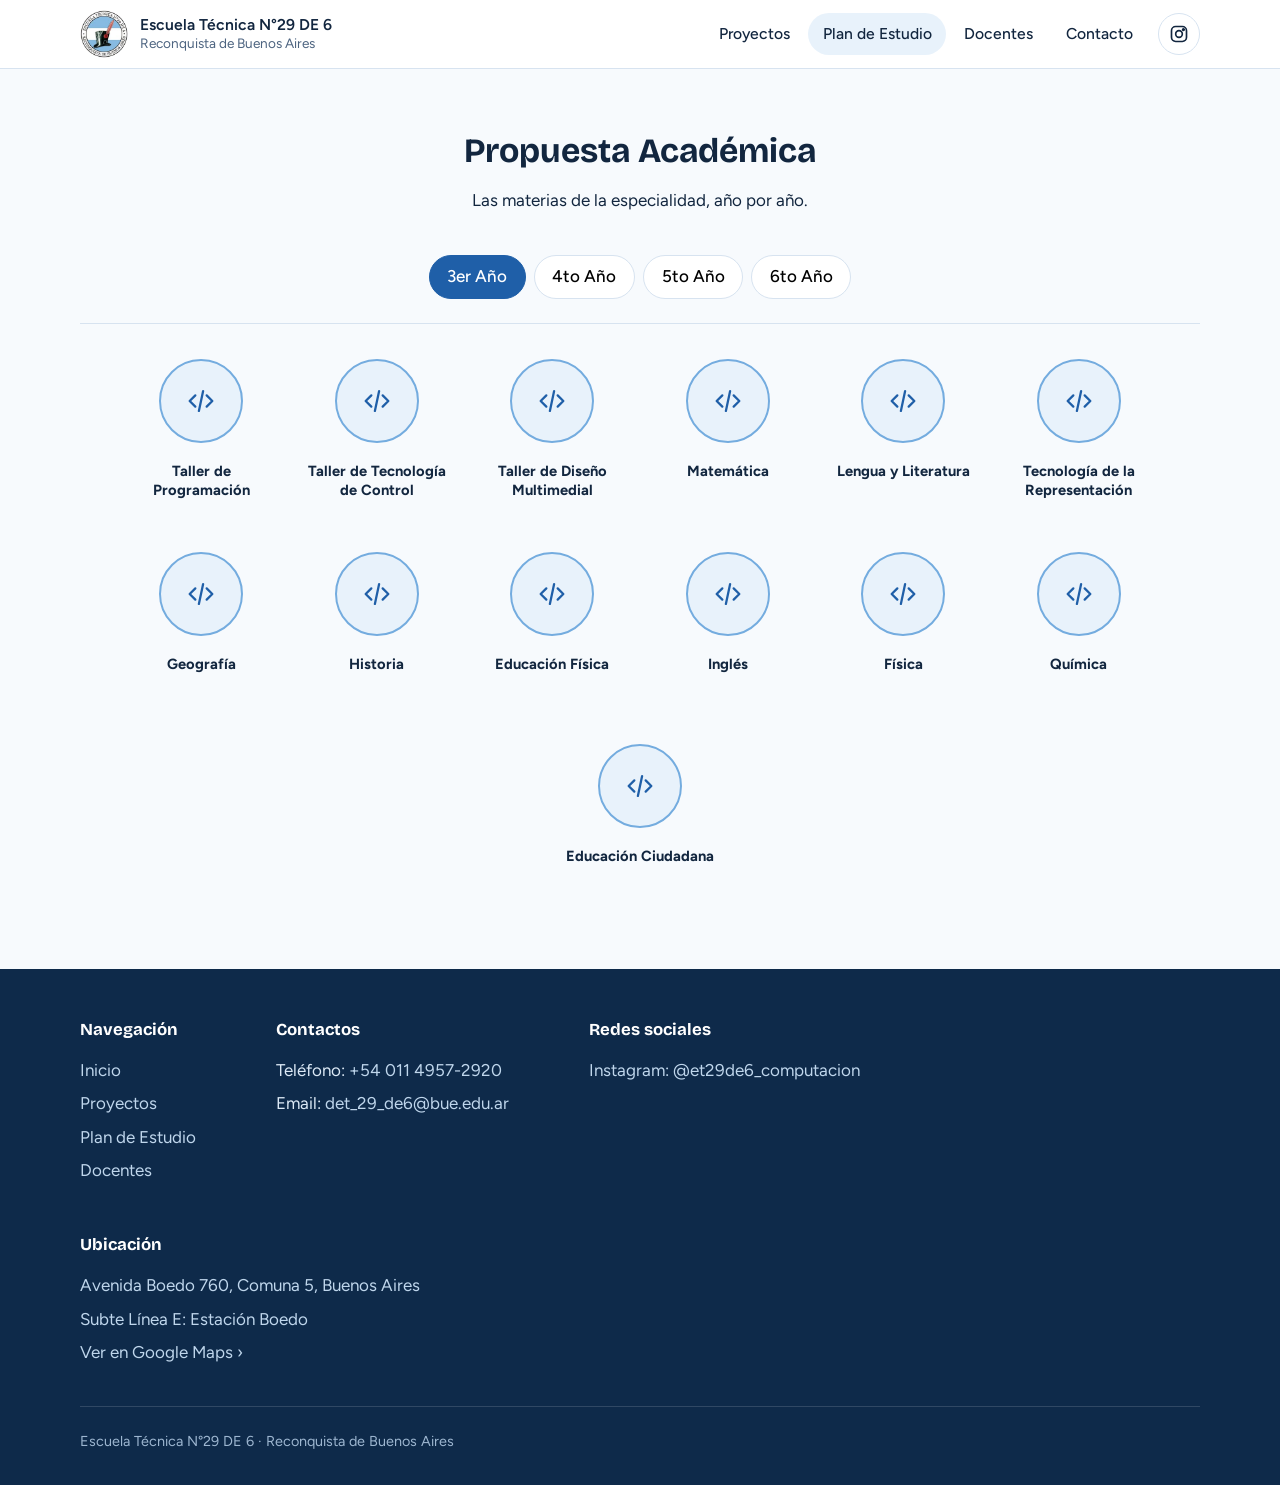
==== plan.html @ 1ae5fbd4 "Add files via upload" ====
<!DOCTYPE html>
<html lang="es">
<head>
<meta charset="utf-8">
<meta name="viewport" content="width=device-width, initial-scale=1, viewport-fit=cover">
<title>Plan de Estudio · Escuela Técnica N°29 DE 6</title>
<link href="https://fonts.googleapis.com/css2?family=Bricolage+Grotesque:wght@600;700;800&family=Figtree:wght@400;500;600&display=swap" rel="stylesheet">
<link rel="stylesheet" href="global.css">
<link rel="stylesheet" href="plan.css">
</head>
<body>
<header>
  <div class="wrap bar">
    <a class="brand" href="index.html" aria-label="Inicio">
      <img src="logo.jpg" width="48" height="48" alt="Escudo de la Escuela Técnica N°29 DE 6" style="border-radius:50%;flex:none;display:block;background:#fff">
      <span>Escuela Técnica N°29 DE 6<small>Reconquista de Buenos Aires</small></span>
    </a>
    <button class="burger" aria-label="Abrir menú" aria-expanded="false" aria-controls="menu">
      <svg width="22" height="22" viewBox="0 0 24 24" fill="none" stroke="currentColor" stroke-width="2" stroke-linecap="round"><path d="M3 6h18M3 12h18M3 18h18"/></svg>
    </button>
    <nav class="main" id="menu" aria-label="Principal">
      <a href="proyectos.html">Proyectos</a>
      <a href="plan.html" class="active">Plan de Estudio</a>
      <a href="docentes.html">Docentes</a>
      <a href="#contacto">Contacto</a>
      <a class="ig" href="https://www.instagram.com/et29de6_computacion" target="_blank" rel="noopener" aria-label="Instagram de la escuela">
        <svg width="20" height="20" viewBox="0 0 24 24" fill="none" stroke="currentColor" stroke-width="2"><rect x="3" y="3" width="18" height="18" rx="5"/><circle cx="12" cy="12" r="4"/><circle cx="17.3" cy="6.7" r="1" fill="currentColor"/></svg>
      </a>
    </nav>
  </div>
</header>
<main>
  <div class="wrap">
    <div class="phead center">
      <h1>Propuesta Académica</h1>
      <p>Las materias de la especialidad, año por año.</p>
    </div>
    <div class="chips c" id="years" role="group" aria-label="Año"></div><hr class="rule">
    <div class="mats" id="mats" style="padding-bottom:4rem"></div>
  </div>
</main>
<footer id="contacto">
  <div class="wrap">
    <div class="fgrid">
      <div><h4>Navegación</h4><ul>
        <li><a href="index.html">Inicio</a></li><li><a href="proyectos.html">Proyectos</a></li>
        <li><a href="plan.html">Plan de Estudio</a></li><li><a href="docentes.html">Docentes</a></li></ul></div>
      <div><h4>Contactos</h4><ul>
        <li>Teléfono: <a href="tel:+541149572920">+54 011 4957-2920</a></li>
        <li>Email: <a href="mailto:det_29_de6@bue.edu.ar">det_29_de6@bue.edu.ar</a></li></ul></div>
      <div><h4>Redes sociales</h4><ul>
        <li><a href="https://www.instagram.com/et29de6_computacion" target="_blank" rel="noopener">Instagram: @et29de6_computacion</a></li></ul></div>
      <div><h4>Ubicación</h4><address>
        Avenida Boedo 760, Comuna 5, Buenos Aires
        <span>Subte Línea E: Estación Boedo</span>
        <a href="https://www.google.com/maps/search/?api=1&query=Escuela+T%C3%A9cnica+29+Avenida+Boedo+760+Buenos+Aires" target="_blank" rel="noopener">Ver en Google Maps ›</a></address></div>
    </div>
    <div class="legal">Escuela Técnica N°29 DE 6 · Reconquista de Buenos Aires</div>
  </div>
</footer>
<script src="menu.js"></script>
<script src="plan.js"></script>
</body>
</html>
---- global.css ----
:root {
  --celeste:#74ACDF; --celeste-soft:#E8F2FB; --navy:#0E2A4A; --navy-2:#16395F;
  --bg:#F7FAFD; --surface:#FFFFFF; --text:#12263F; --muted:#4D6480; --line:#D7E3F0;
  --hero-a:#0E2A4A; --hero-b:#1E5A94; --on-hero:#FFFFFF;--blue:#1F5FA8;--blue-d:#174A85;--accent:#1F5FA8; --on-hero-muted:#CFE1F3;
  box-sizing:border-box; padding-top:env(safe-area-inset-top,0px); padding-bottom:env(safe-area-inset-bottom,0px);
}
@media (prefers-color-scheme:dark){
  :root:not([data-theme="light"]){--bg:#0B1B2E;--surface:#12294A;--text:#EAF2FB;--muted:#A9BED6;--line:#244467;--celeste-soft:#173659;--hero-a:#071526;--hero-b:#133F6B;--accent:#74ACDF}
}
:root[data-theme="dark"]{--accent:#74ACDF;--bg:#0B1B2E;--surface:#12294A;--text:#EAF2FB;--muted:#A9BED6;--line:#244467;--celeste-soft:#173659;--hero-a:#071526;--hero-b:#133F6B}
html{scroll-padding-top:calc(env(safe-area-inset-top,0px) + 76px);scroll-behavior:smooth}
*,*::before,*::after{box-sizing:border-box}
body{margin:0;background:var(--bg);color:var(--text);font-family:"Figtree",system-ui,-apple-system,"Segoe UI",sans-serif;font-size:1.0625rem;line-height:1.6}
h1,h2,h3{font-family:"Bricolage Grotesque","Figtree",system-ui,sans-serif;line-height:1.08;margin:0}
a{color:inherit; text-decoration:none}
:focus-visible{outline:3px solid var(--celeste);outline-offset:3px;border-radius:6px}
.wrap{width:min(1120px,100% - 2.5rem);margin-inline:auto}

/* Header */
header{position:sticky;top:0;z-index:10;background:color-mix(in srgb,var(--surface) 92%,transparent);backdrop-filter:blur(10px);border-bottom:1px solid var(--line);padding-top:env(safe-area-inset-top,0px)}
.bar{display:flex;align-items:center;gap:1.5rem;min-height:68px}
.brand{display:flex;align-items:center;gap:.75rem;font-weight:600;line-height:1.2;font-size:.98rem}
.brand svg{flex:none}
.brand small{display:block;font-weight:400;color:var(--muted);font-size:.85rem}
nav.main{margin-left:auto;display:flex;align-items:center;gap:.25rem}
nav.main a{padding:.55rem .9rem;border-radius:999px;font-weight:500;font-size:.98rem;color:var(--text)}
nav.main a:hover, nav.main a.active{background:var(--celeste-soft)}
.ig{display:grid;place-items:center;width:42px;height:42px;border-radius:50%;border:1px solid var(--line);margin-left:.4rem}
nav.main .ig{padding:0}
.ig:hover{background:var(--celeste-soft)}
.burger{display:none;margin-left:auto;width:44px;height:44px;border:1px solid var(--line);border-radius:12px;background:transparent;color:var(--text);cursor:pointer}

/* Footer */
footer{background:var(--navy);color:#DCE9F6;padding:3rem 0 calc(2rem + env(safe-area-inset-bottom,0px))}
.fgrid{display:flex;flex-wrap:wrap;gap:3rem 5rem}
footer h4{margin:0 0 .8rem;font-family:"Bricolage Grotesque",sans-serif;font-size:1.05rem;color:#fff}
footer ul{list-style:none;margin:0;padding:0;display:grid;gap:.4rem}
footer a{color:#BFD6EC}
footer a:hover{color:#fff;text-decoration:underline}
footer address{font-style:normal;display:grid;gap:.4rem;color:#BFD6EC}
.legal{margin-top:2.5rem;padding-top:1.4rem;border-top:1px solid rgba(255,255,255,.14);font-size:.9rem;color:#9DB6D0}

@media (max-width:860px){
  .burger{display:grid;place-items:center}
  nav.main{display:none;position:absolute;left:0;right:0;top:100%;flex-direction:column;align-items:stretch;background:var(--surface);border-bottom:1px solid var(--line);padding:.8rem 1.25rem 1.2rem}
  nav.main.open{display:flex}
  nav.main a{padding:.85rem 1rem}
  .ig{margin:.4rem 0 0;width:100%;border-radius:12px;height:46px}
}
---- plan.css ----
.phead{padding:clamp(2.5rem,6vw,4rem) 0 1.5rem}
.center{text-align:center}
.center p{margin-inline:auto}
.chips.c{justify-content:center}
.chip{font:inherit;font-weight:500;padding:.45rem 1.1rem;min-height:44px;border-radius:999px;border:1px solid var(--line);background:var(--surface);cursor:pointer}
.chip[aria-pressed="true"]{background:var(--blue);border-color:var(--blue);color:#fff}
.rule{border:0;border-top:1px solid var(--line);margin:1.5rem 0 2rem}
.mats{display:flex;flex-wrap:wrap;justify-content:center;gap:2rem 1.6rem;margin-top:2.2rem}
.mat{width:128px;text-align:center}
.mat i{display:grid;place-items:center;width:84px;height:84px;margin:0 auto .7rem;border-radius:50%;background:var(--celeste-soft);border:2px solid var(--celeste);color:var(--accent)}
.mat b{display:block;font-size:.98rem}.mat span{color:var(--muted);font-size:.85rem}

/* Nuevos estilos para la grilla de materias */
.grid-plan {
  display: grid;
  grid-template-columns: repeat(auto-fit, minmax(320px, 1fr));
  gap: 2rem;
  margin-top: 2rem;
}

.plan-card {
  background: var(--surface, #fff);
  border: 1px solid var(--line);
  border-radius: 12px;
  padding: 1.5rem;
  box-shadow: 0 4px 6px rgba(0, 0, 0, 0.02);
  display: flex;
  flex-direction: column;
}

.plan-head {
  border-bottom: 2px dashed var(--line);
  padding-bottom: 1rem;
  margin-bottom: 1.5rem;
}

.ciclo-badge {
  display: inline-block;
  background: var(--line);
  color: var(--muted, #374151);
  padding: 0.3rem 0.8rem;
  border-radius: 20px;
  font-size: 0.8rem;
  font-weight: 600;
  text-transform: uppercase;
  margin-bottom: 0.8rem;
}

.plan-head h2 {
  font-size: 1.8rem;
  margin: 0;
}

.materia-list {
  list-style: none;
  padding: 0;
  margin: 0;
  display: flex;
  flex-direction: column;
  gap: 0.75rem;
}

.materia-list li {
  font-size: 1rem;
  position: relative;
  padding-left: 1.5rem;
}

.materia-list li::before {
  content: '›';
  position: absolute;
  left: 0;
  color: var(--blue);
  font-weight: bold;
  font-size: 1.2rem;
  line-height: 1;
}
/* 1. Asegurar que la barra de años esté perfectamente centrada */
.chips.c {
  display: flex;
  justify-content: center;
  flex-wrap: wrap;
  width: 100%;
  gap: 0.5rem;
}

/* 2. Ensanchar un poquito el contenedor para que entren mejor las palabras largas */
.mat {
  width: 150px;
  text-align: center;
  display: flex;
  flex-direction: column;
  align-items: center;
}

/* 3. Mostrar todo el texto sin recortar, dándole espacio para 3 renglones */
.mat b {
  display: block;
  font-size: 0.92rem;
  line-height: 1.3;
  margin-top: 0.5rem;
  /* 3.9em equivale exactamente al alto de 3 renglones. 
     Así, tengan 1, 2 o 3 renglones, todos los circulitos quedan perfectamente alineados */
  min-height: 3.9em; 
}
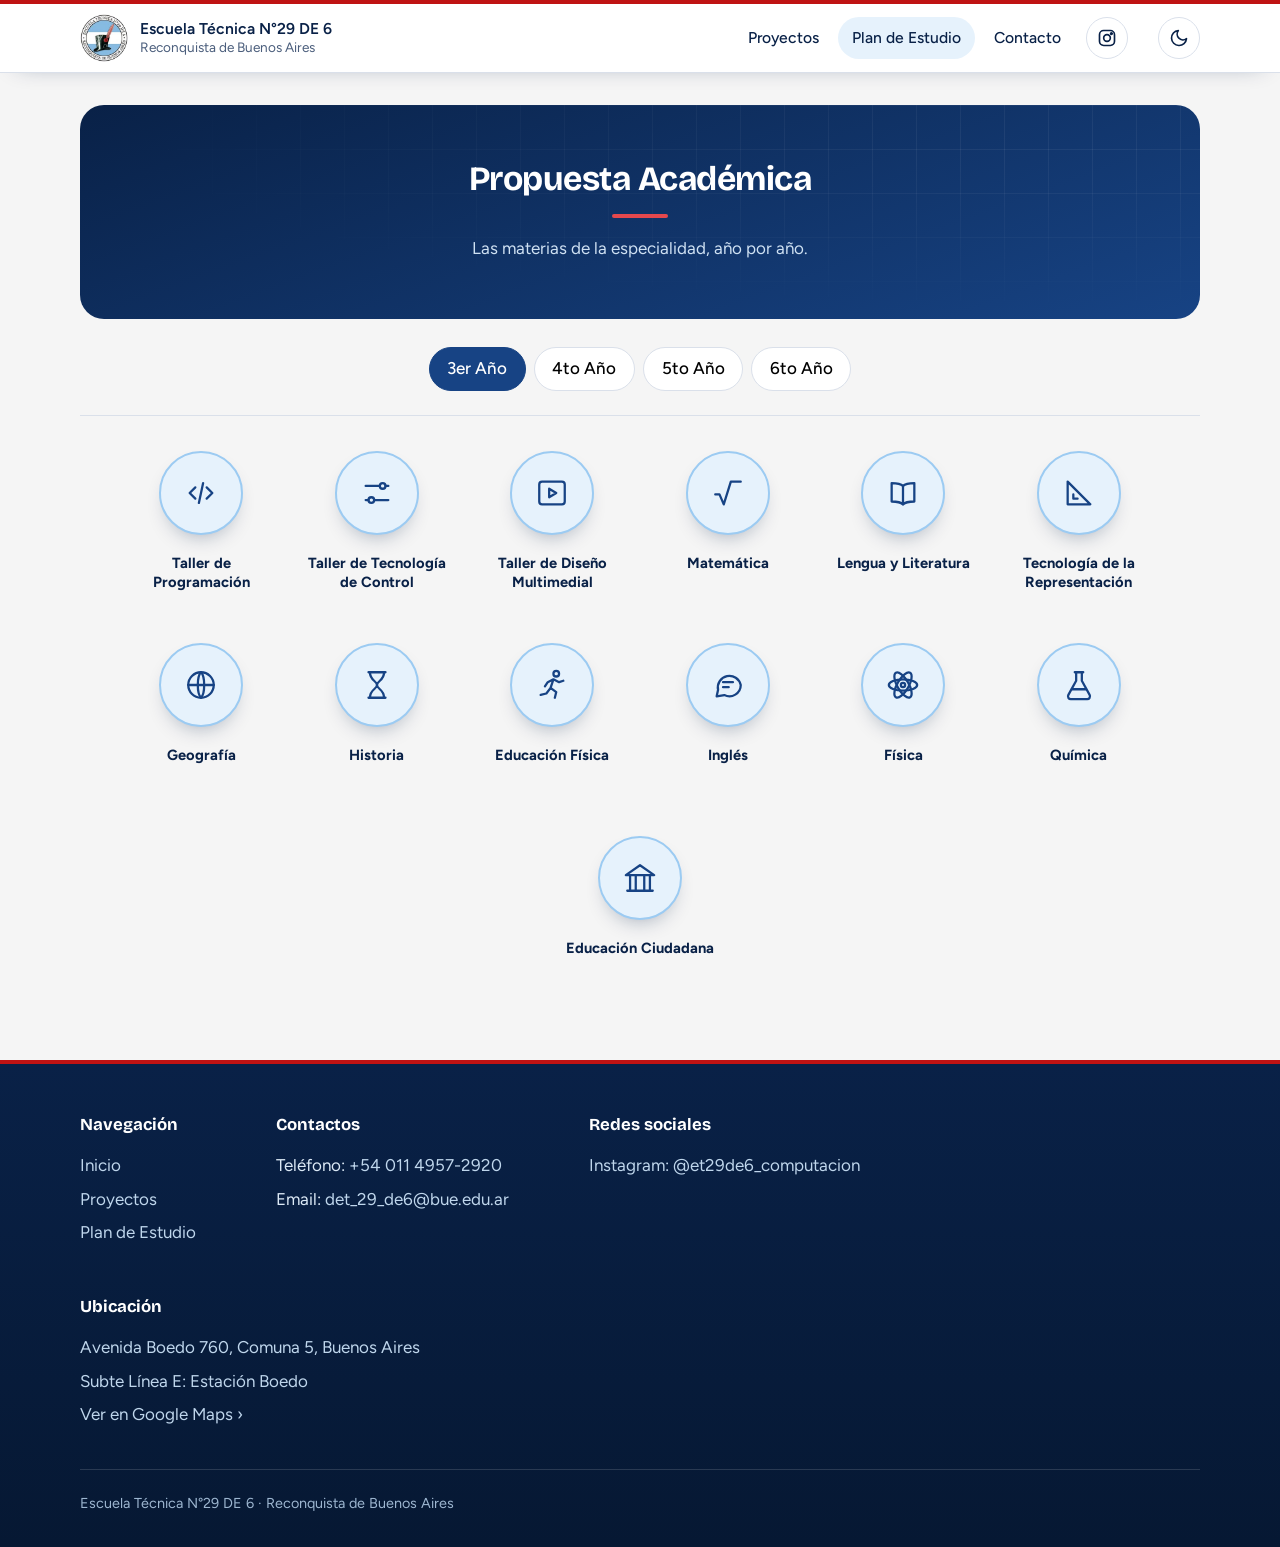
==== commit 9f855448: "Add files via upload" ====
--- a/plan.html
+++ b/plan.html
@@ -1,64 +1,63 @@
-<!DOCTYPE html>
-<html lang="es">
-<head>
-<meta charset="utf-8">
-<meta name="viewport" content="width=device-width, initial-scale=1, viewport-fit=cover">
-<title>Plan de Estudio · Escuela Técnica N°29 DE 6</title>
-<link href="https://fonts.googleapis.com/css2?family=Bricolage+Grotesque:wght@600;700;800&family=Figtree:wght@400;500;600&display=swap" rel="stylesheet">
-<link rel="stylesheet" href="global.css">
-<link rel="stylesheet" href="plan.css">
-</head>
-<body>
-<header>
-  <div class="wrap bar">
-    <a class="brand" href="index.html" aria-label="Inicio">
-      <img src="logo.jpg" width="48" height="48" alt="Escudo de la Escuela Técnica N°29 DE 6" style="border-radius:50%;flex:none;display:block;background:#fff">
-      <span>Escuela Técnica N°29 DE 6<small>Reconquista de Buenos Aires</small></span>
-    </a>
-    <button class="burger" aria-label="Abrir menú" aria-expanded="false" aria-controls="menu">
-      <svg width="22" height="22" viewBox="0 0 24 24" fill="none" stroke="currentColor" stroke-width="2" stroke-linecap="round"><path d="M3 6h18M3 12h18M3 18h18"/></svg>
-    </button>
-    <nav class="main" id="menu" aria-label="Principal">
-      <a href="proyectos.html">Proyectos</a>
-      <a href="plan.html" class="active">Plan de Estudio</a>
-      <a href="docentes.html">Docentes</a>
-      <a href="#contacto">Contacto</a>
-      <a class="ig" href="https://www.instagram.com/et29de6_computacion" target="_blank" rel="noopener" aria-label="Instagram de la escuela">
-        <svg width="20" height="20" viewBox="0 0 24 24" fill="none" stroke="currentColor" stroke-width="2"><rect x="3" y="3" width="18" height="18" rx="5"/><circle cx="12" cy="12" r="4"/><circle cx="17.3" cy="6.7" r="1" fill="currentColor"/></svg>
-      </a>
-    </nav>
-  </div>
-</header>
-<main>
-  <div class="wrap">
-    <div class="phead center">
-      <h1>Propuesta Académica</h1>
-      <p>Las materias de la especialidad, año por año.</p>
-    </div>
-    <div class="chips c" id="years" role="group" aria-label="Año"></div><hr class="rule">
-    <div class="mats" id="mats" style="padding-bottom:4rem"></div>
-  </div>
-</main>
-<footer id="contacto">
-  <div class="wrap">
-    <div class="fgrid">
-      <div><h4>Navegación</h4><ul>
-        <li><a href="index.html">Inicio</a></li><li><a href="proyectos.html">Proyectos</a></li>
-        <li><a href="plan.html">Plan de Estudio</a></li><li><a href="docentes.html">Docentes</a></li></ul></div>
-      <div><h4>Contactos</h4><ul>
-        <li>Teléfono: <a href="tel:+541149572920">+54 011 4957-2920</a></li>
-        <li>Email: <a href="mailto:det_29_de6@bue.edu.ar">det_29_de6@bue.edu.ar</a></li></ul></div>
-      <div><h4>Redes sociales</h4><ul>
-        <li><a href="https://www.instagram.com/et29de6_computacion" target="_blank" rel="noopener">Instagram: @et29de6_computacion</a></li></ul></div>
-      <div><h4>Ubicación</h4><address>
-        Avenida Boedo 760, Comuna 5, Buenos Aires
-        <span>Subte Línea E: Estación Boedo</span>
-        <a href="https://www.google.com/maps/search/?api=1&query=Escuela+T%C3%A9cnica+29+Avenida+Boedo+760+Buenos+Aires" target="_blank" rel="noopener">Ver en Google Maps ›</a></address></div>
-    </div>
-    <div class="legal">Escuela Técnica N°29 DE 6 · Reconquista de Buenos Aires</div>
-  </div>
-</footer>
-<script src="menu.js"></script>
-<script src="plan.js"></script>
-</body>
+<!DOCTYPE html>
+<html lang="es">
+<head>
+<meta charset="utf-8">
+<meta name="viewport" content="width=device-width, initial-scale=1, viewport-fit=cover">
+<title>Plan de Estudio · Escuela Técnica N°29 DE 6</title>
+<link href="https://fonts.googleapis.com/css2?family=Bricolage+Grotesque:wght@600;700;800&family=Figtree:wght@400;500;600&display=swap" rel="stylesheet">
+<link rel="stylesheet" href="global.css">
+<link rel="stylesheet" href="plan.css">
+<script src="menu.js"></script>
+</head>
+<body>
+<header>
+  <div class="wrap bar">
+    <a class="brand" href="index.html" aria-label="Inicio">
+      <img src="logo.jpg" width="48" height="48" alt="Escudo de la Escuela Técnica N°29 DE 6" style="border-radius:50%;flex:none;display:block;background:#fff">
+      <span>Escuela Técnica N°29 DE 6<small>Reconquista de Buenos Aires</small></span>
+    </a>
+    <button class="burger" aria-label="Abrir menú" aria-expanded="false" aria-controls="menu">
+      <svg width="22" height="22" viewBox="0 0 24 24" fill="none" stroke="currentColor" stroke-width="2" stroke-linecap="round"><path d="M3 6h18M3 12h18M3 18h18"/></svg>
+    </button>
+    <nav class="main" id="menu" aria-label="Principal">
+      <a href="proyectos.html">Proyectos</a>
+      <a href="plan.html" class="active">Plan de Estudio</a>
+      <a href="#contacto">Contacto</a>
+      <a class="ig" href="https://www.instagram.com/et29de6_computacion" target="_blank" rel="noopener" aria-label="Instagram de la escuela">
+        <svg width="20" height="20" viewBox="0 0 24 24" fill="none" stroke="currentColor" stroke-width="2"><rect x="3" y="3" width="18" height="18" rx="5"/><circle cx="12" cy="12" r="4"/><circle cx="17.3" cy="6.7" r="1" fill="currentColor"/></svg>
+      </a>
+    </nav>
+  </div>
+</header>
+<main>
+  <div class="wrap">
+    <div class="phead center">
+      <h1>Propuesta Académica</h1>
+      <p>Las materias de la especialidad, año por año.</p>
+    </div>
+    <div class="chips c" id="years" role="group" aria-label="Año"></div><hr class="rule">
+    <div class="mats" id="mats" style="padding-bottom:4rem"></div>
+  </div>
+</main>
+<footer id="contacto">
+  <div class="wrap">
+    <div class="fgrid">
+      <div><h4>Navegación</h4><ul>
+        <li><a href="index.html">Inicio</a></li><li><a href="proyectos.html">Proyectos</a></li>
+        <li><a href="plan.html">Plan de Estudio</a></li></ul></div>
+      <div><h4>Contactos</h4><ul>
+        <li>Teléfono: <a href="tel:+541149572920">+54 011 4957-2920</a></li>
+        <li>Email: <a href="mailto:det_29_de6@bue.edu.ar">det_29_de6@bue.edu.ar</a></li></ul></div>
+      <div><h4>Redes sociales</h4><ul>
+        <li><a href="https://www.instagram.com/et29de6_computacion" target="_blank" rel="noopener">Instagram: @et29de6_computacion</a></li></ul></div>
+      <div><h4>Ubicación</h4><address>
+        Avenida Boedo 760, Comuna 5, Buenos Aires
+        <span>Subte Línea E: Estación Boedo</span>
+        <a href="https://www.google.com/maps/search/?api=1&query=Escuela+T%C3%A9cnica+29+Avenida+Boedo+760+Buenos+Aires" target="_blank" rel="noopener">Ver en Google Maps ›</a></address></div>
+    </div>
+    <div class="legal">Escuela Técnica N°29 DE 6 · Reconquista de Buenos Aires</div>
+  </div>
+</footer>
+<script src="plan.js"></script>
+</body>
 </html>
--- a/global.css
+++ b/global.css
@@ -1,23 +1,29 @@
 :root {
-  --celeste:#74ACDF; --celeste-soft:#E8F2FB; --navy:#0E2A4A; --navy-2:#16395F;
-  --bg:#F7FAFD; --surface:#FFFFFF; --text:#12263F; --muted:#4D6480; --line:#D7E3F0;
-  --hero-a:#0E2A4A; --hero-b:#1E5A94; --on-hero:#FFFFFF;--blue:#1F5FA8;--blue-d:#174A85;--accent:#1F5FA8; --on-hero-muted:#CFE1F3;
+  /* Paleta: azul marino, azul, blanco hueso, rojo + celeste clarito */
+  --navy:#092147; --navy-2:#174384; --blue:#174384; --blue-d:#0F3166; --accent:#174384;
+  --red:#BF1313; --celeste:#9CCBF2; --celeste-soft:#E6F2FC;
+  --bg:#F5F5F5; --surface:#FFFFFF; --text:#092147; --muted:#4B5E7C; --line:#DAE0EA;
+  --hero-a:#092147; --hero-b:#174384; --on-hero:#FFFFFF; --on-hero-muted:#CFE1F3;
   box-sizing:border-box; padding-top:env(safe-area-inset-top,0px); padding-bottom:env(safe-area-inset-bottom,0px);
 }
 @media (prefers-color-scheme:dark){
-  :root:not([data-theme="light"]){--bg:#0B1B2E;--surface:#12294A;--text:#EAF2FB;--muted:#A9BED6;--line:#244467;--celeste-soft:#173659;--hero-a:#071526;--hero-b:#133F6B;--accent:#74ACDF}
+  :root:not([data-theme="light"]){--bg:#061529;--surface:#0B2347;--text:#F5F5F5;--muted:#A9BCD6;--line:#1E3A66;--celeste-soft:#12305C;--hero-a:#04101F;--hero-b:#0F3066;--accent:#9CCBF2;--red:#E5484D}
 }
-:root[data-theme="dark"]{--accent:#74ACDF;--bg:#0B1B2E;--surface:#12294A;--text:#EAF2FB;--muted:#A9BED6;--line:#244467;--celeste-soft:#173659;--hero-a:#071526;--hero-b:#133F6B}
+:root[data-theme="dark"]{--bg:#061529;--surface:#0B2347;--text:#F5F5F5;--muted:#A9BCD6;--line:#1E3A66;--celeste-soft:#12305C;--hero-a:#04101F;--hero-b:#0F3066;--accent:#9CCBF2;--red:#E5484D}
 html{scroll-padding-top:calc(env(safe-area-inset-top,0px) + 76px);scroll-behavior:smooth}
 *,*::before,*::after{box-sizing:border-box}
 body{margin:0;background:var(--bg);color:var(--text);font-family:"Figtree",system-ui,-apple-system,"Segoe UI",sans-serif;font-size:1.0625rem;line-height:1.6}
 h1,h2,h3{font-family:"Bricolage Grotesque","Figtree",system-ui,sans-serif;line-height:1.08;margin:0}
 a{color:inherit; text-decoration:none}
-:focus-visible{outline:3px solid var(--celeste);outline-offset:3px;border-radius:6px}
+:focus-visible{outline:3px solid var(--accent);outline-offset:3px;border-radius:6px}
 .wrap{width:min(1120px,100% - 2.5rem);margin-inline:auto}
 
+/* Detalle rojo bajo los títulos */
+.phead h1::after,.head h2::after{content:"";display:block;width:56px;height:4px;border-radius:2px;background:var(--red);margin:1rem 0 0}
+.center h1::after{margin-inline:auto}
+
 /* Header */
-header{position:sticky;top:0;z-index:10;background:color-mix(in srgb,var(--surface) 92%,transparent);backdrop-filter:blur(10px);border-bottom:1px solid var(--line);padding-top:env(safe-area-inset-top,0px)}
+header{position:sticky;top:0;z-index:10;background:color-mix(in srgb,var(--surface) 92%,transparent);backdrop-filter:blur(10px);border-top:4px solid var(--red);border-bottom:1px solid var(--line);padding-top:env(safe-area-inset-top,0px)}
 .bar{display:flex;align-items:center;gap:1.5rem;min-height:68px}
 .brand{display:flex;align-items:center;gap:.75rem;font-weight:600;line-height:1.2;font-size:.98rem}
 .brand svg{flex:none}
@@ -31,7 +37,7 @@
 .burger{display:none;margin-left:auto;width:44px;height:44px;border:1px solid var(--line);border-radius:12px;background:transparent;color:var(--text);cursor:pointer}
 
 /* Footer */
-footer{background:var(--navy);color:#DCE9F6;padding:3rem 0 calc(2rem + env(safe-area-inset-bottom,0px))}
+footer{border-top:4px solid var(--red);background:var(--navy);color:#DCE9F6;padding:3rem 0 calc(2rem + env(safe-area-inset-bottom,0px))}
 .fgrid{display:flex;flex-wrap:wrap;gap:3rem 5rem}
 footer h4{margin:0 0 .8rem;font-family:"Bricolage Grotesque",sans-serif;font-size:1.05rem;color:#fff}
 footer ul{list-style:none;margin:0;padding:0;display:grid;gap:.4rem}
@@ -46,4 +52,77 @@
   nav.main.open{display:flex}
   nav.main a{padding:.85rem 1rem}
   .ig{margin:.4rem 0 0;width:100%;border-radius:12px;height:46px}
-}+}
+/* ===== Mejoras visuales ===== */
+header{box-shadow:0 8px 24px -18px rgba(9,33,71,.45)}
+footer{background:linear-gradient(180deg,var(--navy),#061833)}
+::selection{background:var(--red);color:#fff}
+.btn{transition:transform .2s,background .2s}
+.btn:hover{transform:translateY(-2px)}
+.hero .eyebrow::before{content:"";display:inline-block;width:28px;height:3px;border-radius:2px;background:#E5484D;vertical-align:middle;margin-right:.7rem}
+
+/* Banner de título en las páginas internas (igual que el inicio) */
+main .phead{position:relative;overflow:hidden;margin-top:2rem;padding:clamp(2rem,5vw,3.5rem) clamp(1.5rem,5vw,3rem);border-radius:24px;color:var(--on-hero);background:linear-gradient(160deg,var(--hero-a),var(--hero-b))}
+main .phead::before{content:"";position:absolute;inset:0;pointer-events:none;background-image:linear-gradient(rgba(255,255,255,.06) 1px,transparent 1px),linear-gradient(90deg,rgba(255,255,255,.06) 1px,transparent 1px);background-size:44px 44px;mask-image:radial-gradient(ellipse at 85% 20%,#000 5%,transparent 70%)}
+main .phead>*{position:relative}
+main .phead h1{color:#fff;margin-bottom:0;letter-spacing:-.015em}
+main .phead h1::after{background:#E5484D}
+main .phead p{color:var(--on-hero-muted);margin:1.1rem 0 0}
+.center p{margin-inline:auto}
+
+/* Tarjetas con relieve suave */
+main .card{box-shadow:0 1px 2px rgba(9,33,71,.05),0 10px 26px -16px rgba(9,33,71,.25)}
+main .card:hover{box-shadow:0 18px 36px -16px rgba(9,33,71,.4)}
+main .ico{background:linear-gradient(145deg,var(--celeste-soft),color-mix(in srgb,var(--celeste) 30%,var(--celeste-soft)));box-shadow:inset 0 0 0 1px color-mix(in srgb,var(--celeste) 45%,transparent)}
+
+/* Plan de estudio y fotos */
+.mat i{box-shadow:0 10px 22px -12px rgba(9,33,71,.45);transition:transform .2s}
+.mat:hover i{transform:translateY(-3px) scale(1.04)}
+.galeria img{box-shadow:0 14px 30px -18px rgba(9,33,71,.5)}
+.chip{transition:background .2s,transform .2s}
+.chip:hover{transform:translateY(-1px)}
+@media (prefers-reduced-motion:reduce){*{transition:none!important;scroll-behavior:auto!important}}
+main .phead + .chips{margin-top:1.75rem}
+/* ===== Tema claro/oscuro: variables extra ===== */
+:root{--tip-bg:#092147;--tip-fg:#FFFFFF;color-scheme:light}
+@media (prefers-color-scheme:dark){:root:not([data-theme="light"]){--tip-bg:#F5F5F5;--tip-fg:#092147;color-scheme:dark}}
+:root[data-theme="light"]{--tip-bg:#092147;--tip-fg:#FFFFFF;color-scheme:light}
+:root[data-theme="dark"]{--tip-bg:#F5F5F5;--tip-fg:#092147;color-scheme:dark}
+
+/* ===== Sugerencias (tooltips) ===== */
+[data-tip]{position:relative}
+[data-tip]::after{content:attr(data-tip);position:absolute;top:calc(100% + 10px);left:0;z-index:30;white-space:nowrap;padding:.45rem .75rem;border-radius:8px;background:var(--tip-bg);color:var(--tip-fg);font:500 .85rem/1.2 "Figtree",system-ui,sans-serif;box-shadow:0 8px 20px -8px rgba(9,33,71,.5);opacity:0;transform:translateY(-4px);pointer-events:none;transition:opacity .15s,transform .15s}
+[data-tip]::before{content:"";position:absolute;top:calc(100% + 5px);left:22px;z-index:30;width:10px;height:10px;background:var(--tip-bg);transform:translateY(-4px) rotate(45deg);opacity:0;pointer-events:none;transition:opacity .15s,transform .15s}
+@media (hover:hover){
+  [data-tip]:hover::after{opacity:1;transform:none;transition-delay:.3s}
+  [data-tip]:hover::before{opacity:1;transform:translateY(0) rotate(45deg);transition-delay:.3s}
+}
+[data-tip]:focus-visible::after{opacity:1;transform:none}
+[data-tip]:focus-visible::before{opacity:1;transform:translateY(0) rotate(45deg)}
+.themebtn[data-tip]::after{left:auto;right:0}
+.themebtn[data-tip]::before{left:auto;right:16px}
+
+/* ===== Botón de tema ===== */
+nav.main{order:1}
+.themebtn{order:2;display:grid;place-items:center;flex:none;width:42px;height:42px;padding:0;margin-left:.4rem;border-radius:50%;border:1px solid var(--line);background:transparent;color:var(--text);cursor:pointer;transition:background .2s,transform .3s}
+.themebtn:hover{background:var(--celeste-soft)}
+.themebtn:active{transform:rotate(25deg) scale(.94)}
+.themebtn .i-sun{display:none}
+:root[data-theme="dark"] .themebtn .i-sun{display:block}
+:root[data-theme="dark"] .themebtn .i-moon{display:none}
+.burger{order:3}
+.brand{min-width:0}
+
+@media (max-width:860px){
+  .bar{gap:.6rem}
+  .themebtn{margin-left:auto;width:44px;height:44px}
+  .burger{margin-left:0}
+  nav.main{order:0}
+}
+@media (max-width:480px){
+  .brand{font-size:.84rem;gap:.55rem}
+  .brand img{width:40px;height:40px}
+  .brand small{font-size:.72rem}
+}
+/* En pantallas táctiles el tooltip del logo no se muestra salvo con teclado */
+@media (hover:none){[data-tip]:not(:focus-visible)::after,[data-tip]:not(:focus-visible)::before{display:none}}
--- a/plan.css
+++ b/plan.css
@@ -1,105 +1,105 @@
-.phead{padding:clamp(2.5rem,6vw,4rem) 0 1.5rem}
-.center{text-align:center}
-.center p{margin-inline:auto}
-.chips.c{justify-content:center}
-.chip{font:inherit;font-weight:500;padding:.45rem 1.1rem;min-height:44px;border-radius:999px;border:1px solid var(--line);background:var(--surface);cursor:pointer}
-.chip[aria-pressed="true"]{background:var(--blue);border-color:var(--blue);color:#fff}
-.rule{border:0;border-top:1px solid var(--line);margin:1.5rem 0 2rem}
-.mats{display:flex;flex-wrap:wrap;justify-content:center;gap:2rem 1.6rem;margin-top:2.2rem}
-.mat{width:128px;text-align:center}
-.mat i{display:grid;place-items:center;width:84px;height:84px;margin:0 auto .7rem;border-radius:50%;background:var(--celeste-soft);border:2px solid var(--celeste);color:var(--accent)}
-.mat b{display:block;font-size:.98rem}.mat span{color:var(--muted);font-size:.85rem}
-
-/* Nuevos estilos para la grilla de materias */
-.grid-plan {
-  display: grid;
-  grid-template-columns: repeat(auto-fit, minmax(320px, 1fr));
-  gap: 2rem;
-  margin-top: 2rem;
-}
-
-.plan-card {
-  background: var(--surface, #fff);
-  border: 1px solid var(--line);
-  border-radius: 12px;
-  padding: 1.5rem;
-  box-shadow: 0 4px 6px rgba(0, 0, 0, 0.02);
-  display: flex;
-  flex-direction: column;
-}
-
-.plan-head {
-  border-bottom: 2px dashed var(--line);
-  padding-bottom: 1rem;
-  margin-bottom: 1.5rem;
-}
-
-.ciclo-badge {
-  display: inline-block;
-  background: var(--line);
-  color: var(--muted, #374151);
-  padding: 0.3rem 0.8rem;
-  border-radius: 20px;
-  font-size: 0.8rem;
-  font-weight: 600;
-  text-transform: uppercase;
-  margin-bottom: 0.8rem;
-}
-
-.plan-head h2 {
-  font-size: 1.8rem;
-  margin: 0;
-}
-
-.materia-list {
-  list-style: none;
-  padding: 0;
-  margin: 0;
-  display: flex;
-  flex-direction: column;
-  gap: 0.75rem;
-}
-
-.materia-list li {
-  font-size: 1rem;
-  position: relative;
-  padding-left: 1.5rem;
-}
-
-.materia-list li::before {
-  content: '›';
-  position: absolute;
-  left: 0;
-  color: var(--blue);
-  font-weight: bold;
-  font-size: 1.2rem;
-  line-height: 1;
-}
-/* 1. Asegurar que la barra de años esté perfectamente centrada */
-.chips.c {
-  display: flex;
-  justify-content: center;
-  flex-wrap: wrap;
-  width: 100%;
-  gap: 0.5rem;
-}
-
-/* 2. Ensanchar un poquito el contenedor para que entren mejor las palabras largas */
-.mat {
-  width: 150px;
-  text-align: center;
-  display: flex;
-  flex-direction: column;
-  align-items: center;
-}
-
-/* 3. Mostrar todo el texto sin recortar, dándole espacio para 3 renglones */
-.mat b {
-  display: block;
-  font-size: 0.92rem;
-  line-height: 1.3;
-  margin-top: 0.5rem;
-  /* 3.9em equivale exactamente al alto de 3 renglones. 
-     Así, tengan 1, 2 o 3 renglones, todos los circulitos quedan perfectamente alineados */
-  min-height: 3.9em; 
-}+.phead{padding:clamp(2.5rem,6vw,4rem) 0 1.5rem}
+.center{text-align:center}
+.center p{margin-inline:auto}
+.chips.c{justify-content:center}
+.chip{font:inherit;font-weight:500;padding:.45rem 1.1rem;min-height:44px;border-radius:999px;border:1px solid var(--line);background:var(--surface);cursor:pointer}
+.chip[aria-pressed="true"]{background:var(--blue);border-color:var(--blue);color:#fff}
+.rule{border:0;border-top:1px solid var(--line);margin:1.5rem 0 2rem}
+.mats{display:flex;flex-wrap:wrap;justify-content:center;gap:2rem 1.6rem;margin-top:2.2rem}
+.mat{width:128px;text-align:center}
+.mat i{display:grid;place-items:center;width:84px;height:84px;margin:0 auto .7rem;border-radius:50%;background:var(--celeste-soft);border:2px solid var(--celeste);color:var(--accent)}
+.mat b{display:block;font-size:.98rem}.mat span{color:var(--muted);font-size:.85rem}
+
+/* Nuevos estilos para la grilla de materias */
+.grid-plan {
+  display: grid;
+  grid-template-columns: repeat(auto-fit, minmax(320px, 1fr));
+  gap: 2rem;
+  margin-top: 2rem;
+}
+
+.plan-card {
+  background: var(--surface, #fff);
+  border: 1px solid var(--line);
+  border-radius: 12px;
+  padding: 1.5rem;
+  box-shadow: 0 4px 6px rgba(0, 0, 0, 0.02);
+  display: flex;
+  flex-direction: column;
+}
+
+.plan-head {
+  border-bottom: 2px dashed var(--line);
+  padding-bottom: 1rem;
+  margin-bottom: 1.5rem;
+}
+
+.ciclo-badge {
+  display: inline-block;
+  background: var(--line);
+  color: var(--muted, #374151);
+  padding: 0.3rem 0.8rem;
+  border-radius: 20px;
+  font-size: 0.8rem;
+  font-weight: 600;
+  text-transform: uppercase;
+  margin-bottom: 0.8rem;
+}
+
+.plan-head h2 {
+  font-size: 1.8rem;
+  margin: 0;
+}
+
+.materia-list {
+  list-style: none;
+  padding: 0;
+  margin: 0;
+  display: flex;
+  flex-direction: column;
+  gap: 0.75rem;
+}
+
+.materia-list li {
+  font-size: 1rem;
+  position: relative;
+  padding-left: 1.5rem;
+}
+
+.materia-list li::before {
+  content: '›';
+  position: absolute;
+  left: 0;
+  color: var(--blue);
+  font-weight: bold;
+  font-size: 1.2rem;
+  line-height: 1;
+}
+/* 1. Asegurar que la barra de años esté perfectamente centrada */
+.chips.c {
+  display: flex;
+  justify-content: center;
+  flex-wrap: wrap;
+  width: 100%;
+  gap: 0.5rem;
+}
+
+/* 2. Ensanchar un poquito el contenedor para que entren mejor las palabras largas */
+.mat {
+  width: 150px;
+  text-align: center;
+  display: flex;
+  flex-direction: column;
+  align-items: center;
+}
+
+/* 3. Mostrar todo el texto sin recortar, dándole espacio para 3 renglones */
+.mat b {
+  display: block;
+  font-size: 0.92rem;
+  line-height: 1.3;
+  margin-top: 0.5rem;
+  /* 3.9em equivale exactamente al alto de 3 renglones. 
+     Así, tengan 1, 2 o 3 renglones, todos los circulitos quedan perfectamente alineados */
+  min-height: 3.9em; 
+}
